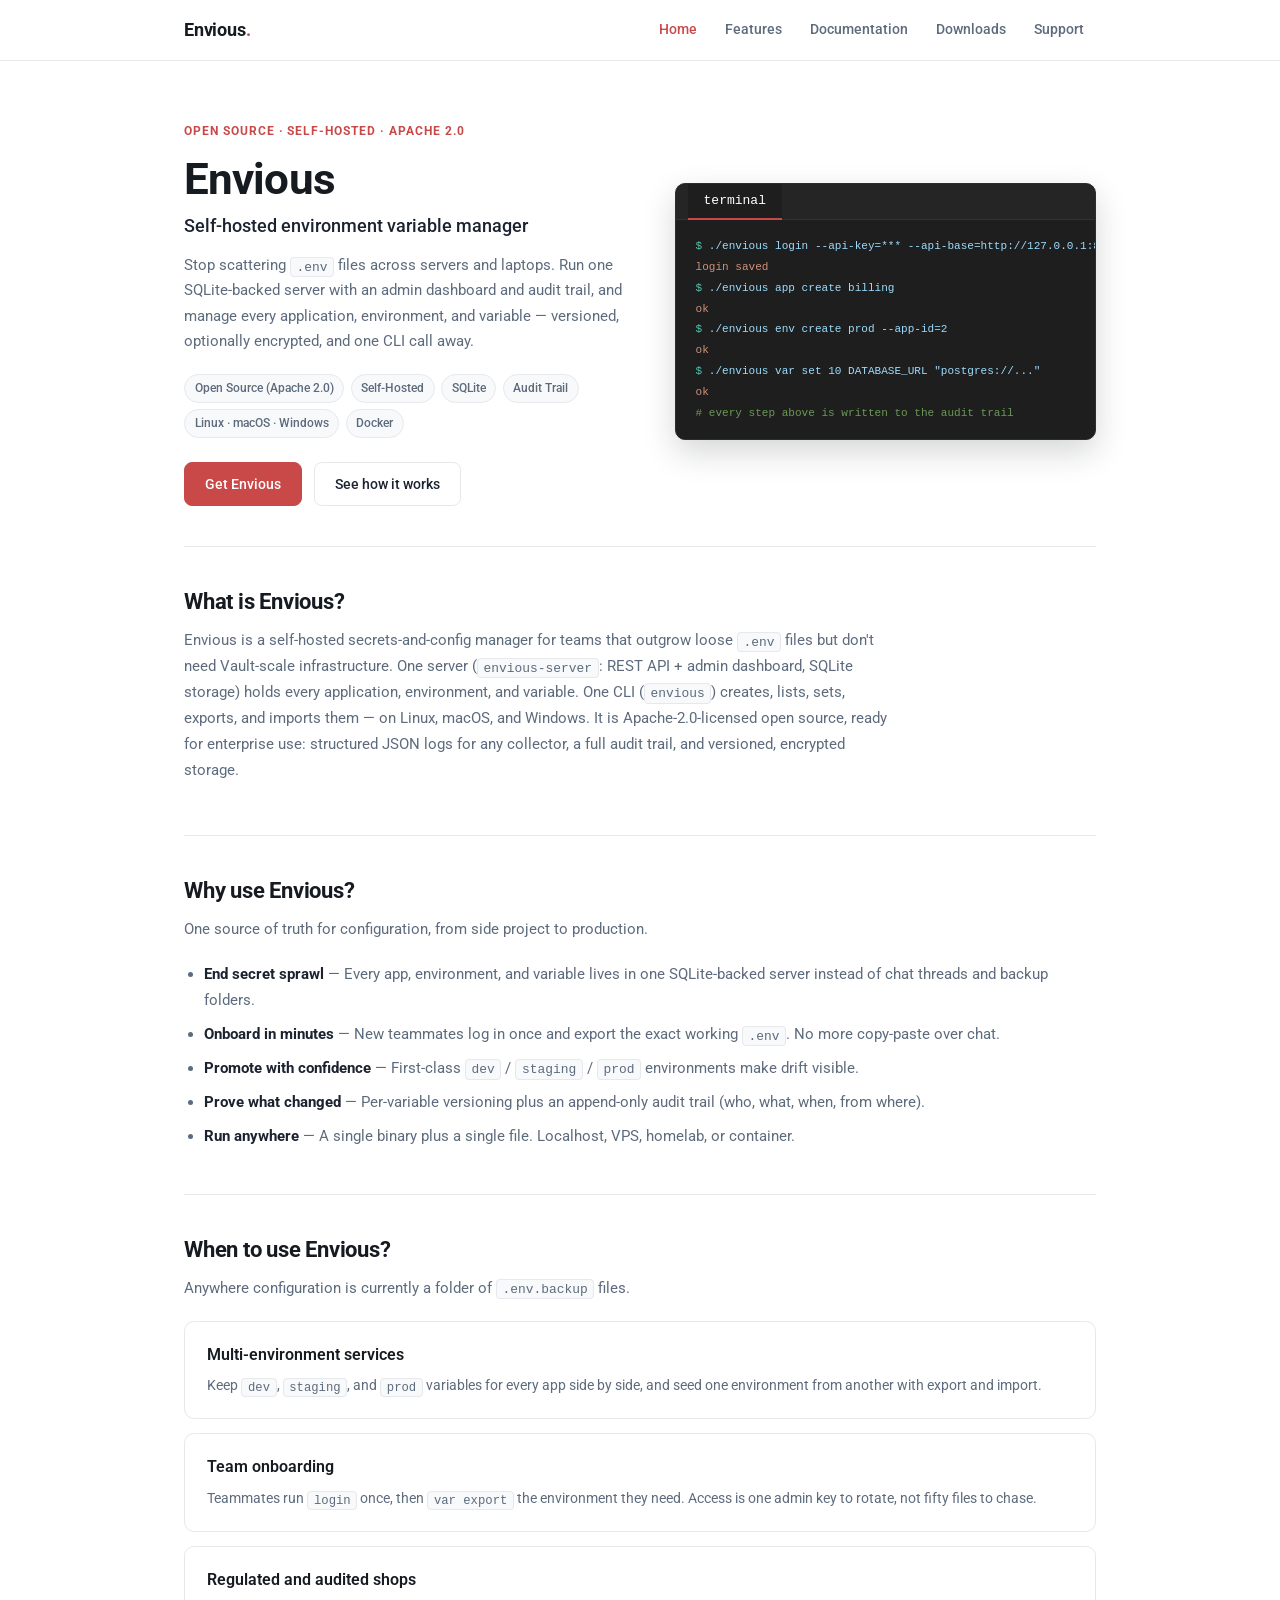
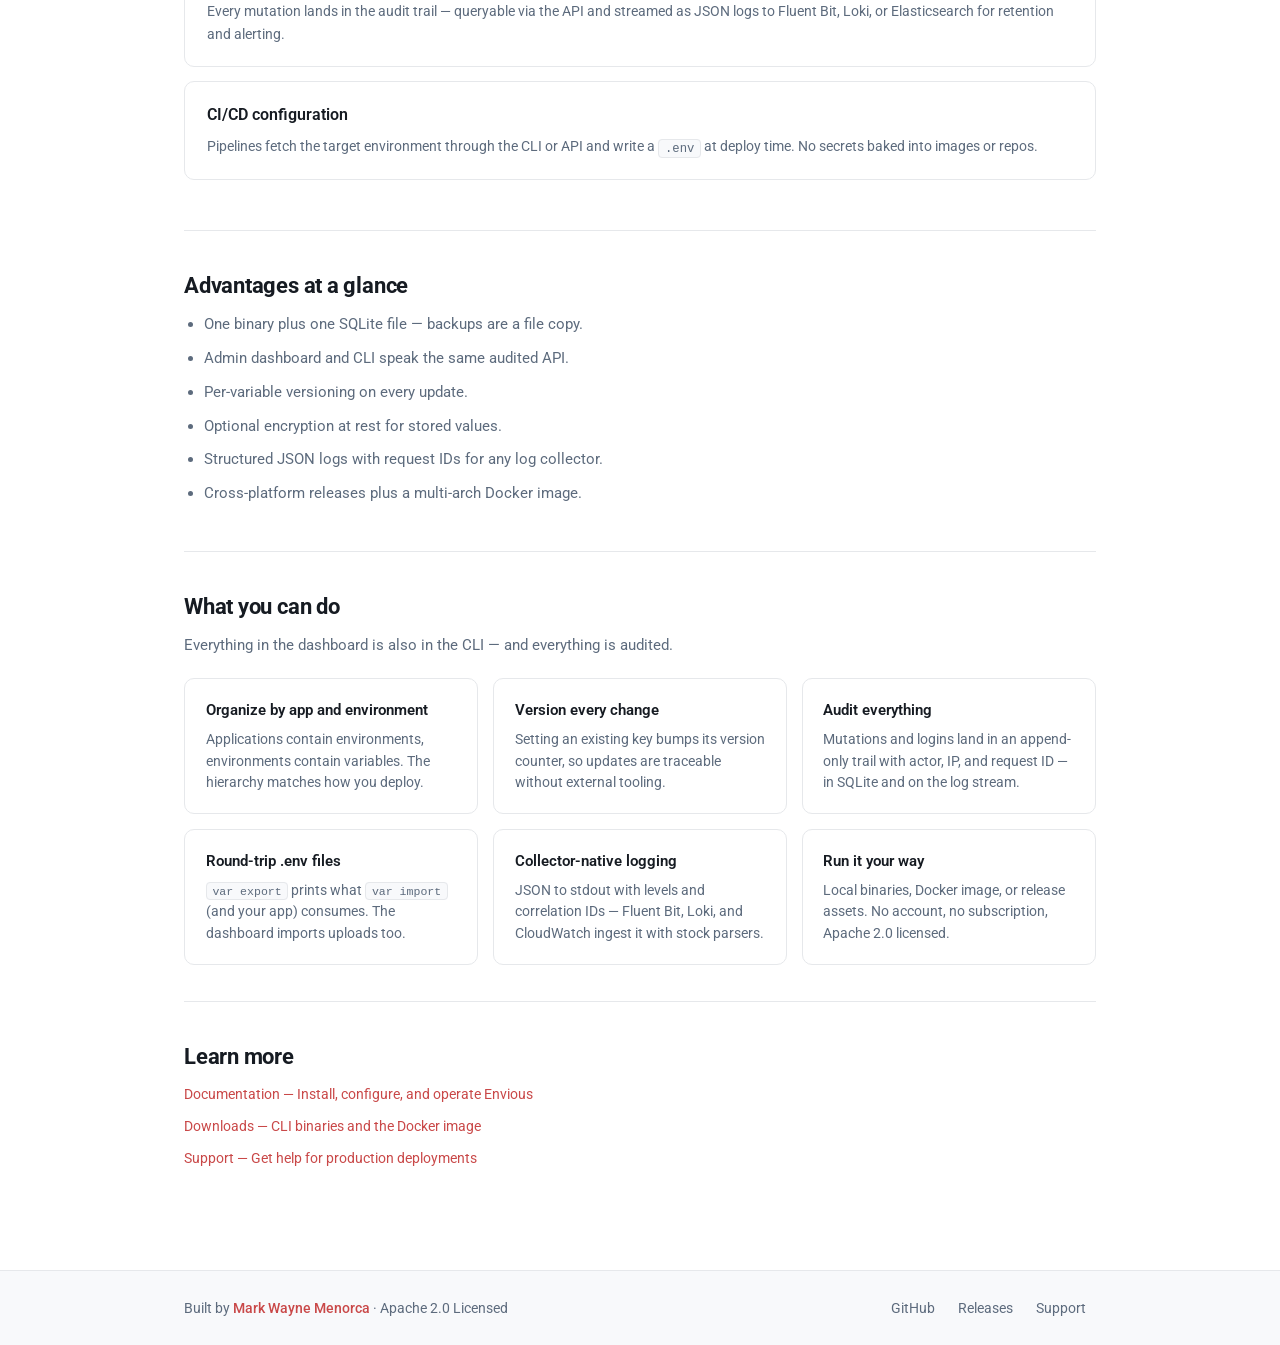
==== docs/index.html @ 9991ced7 "docs(site): add official website in docs folder Add enterprise site with home, documentation, downlo" ====
<!doctype html>
<html lang="en">

<head>
  <meta charset="UTF-8" />
  <meta name="viewport" content="width=device-width, initial-scale=1.0" />
  <title>Envious — Self-Hosted Environment Variable Manager</title>
  <meta name="description"
    content="Envious is a self-hosted, open-source environment variable manager: one SQLite-backed server with an admin dashboard and audit trail, plus a cross-platform CLI. Apache 2.0 licensed." />
  <meta name="keywords"
    content="Envious, environment variables, secrets manager, self-hosted, SQLite, Go, CLI, audit trail, Fluent Bit" />
  <meta name="author" content="Mark Wayne Menorca" />
  <meta name="robots" content="index,follow,max-snippet:-1,max-image-preview:large" />
  <link rel="canonical" href="https://marcuwynu23.github.io/envious/" />
  <meta property="og:type" content="website" />
  <meta property="og:title" content="Envious — Self-Hosted Environment Variable Manager" />
  <meta property="og:description"
    content="One server, every app, environment, and variable — with versioning, encryption at rest, audit trail, and a CLI for Linux, macOS, and Windows." />
  <meta property="og:url" content="https://marcuwynu23.github.io/envious/" />
  <meta property="og:site_name" content="Envious" />
  <meta name="twitter:card" content="summary" />
  <meta name="twitter:title" content="Envious — Self-Hosted Environment Variable Manager" />
  <meta name="twitter:description"
    content="Stop scattering .env files. Run one server, manage every secret from a dashboard or CLI." />
  <link rel="preconnect" href="https://fonts.googleapis.com" />
  <link rel="preconnect" href="https://fonts.gstatic.com" crossorigin />
  <link href="https://fonts.googleapis.com/css2?family=Roboto:ital,wght@0,300;0,400;0,500;0,700;1,400&display=swap"
    rel="stylesheet" />
  <link rel="stylesheet" href="styles.css" />
  <script type="application/ld+json">
    {
      "@context": "https://schema.org",
      "@type": "SoftwareApplication",
      "name": "Envious",
      "applicationCategory": "DeveloperApplication",
      "operatingSystem": "Linux, macOS, Windows",
      "url": "https://marcuwynu23.github.io/envious/",
      "downloadUrl": "https://github.com/marcuwynu23/envious/releases",
      "codeRepository": "https://github.com/marcuwynu23/envious",
      "license": "https://github.com/marcuwynu23/envious/blob/main/LICENSE",
      "description": "Self-hosted environment variable manager with admin dashboard, audit trail, and CLI."
    }
  </script>
</head>

<body>
  <header class="header">
    <div class="header-inner">
      <a href="index.html" class="logo">Envious<span>.</span></a>
      <button type="button" class="nav-toggle" id="nav-toggle" aria-label="Open menu" aria-expanded="false"
        aria-controls="nav-drawer">
        <span class="nav-toggle__bar"></span>
        <span class="nav-toggle__bar"></span>
        <span class="nav-toggle__bar"></span>
      </button>
      <nav class="nav">
        <a href="index.html" class="active">Home</a>
        <a href="index.html#features">Features</a>
        <a href="documentation.html">Documentation</a>
        <a href="downloads.html">Downloads</a>
        <a href="support.html">Support</a>
      </nav>
      <div class="nav-backdrop" id="nav-backdrop" aria-hidden="true"></div>
      <div class="nav-drawer" id="nav-drawer" role="dialog" aria-label="Navigation menu" aria-hidden="true">
        <ul class="nav-drawer__links">
          <li><a href="index.html">Home</a></li>
          <li><a href="index.html#features">Features</a></li>
          <li><a href="documentation.html">Documentation</a></li>
          <li><a href="downloads.html">Downloads</a></li>
          <li><a href="support.html">Support</a></li>
        </ul>
      </div>
    </div>
  </header>

  <main class="container-fluid">
    <section class="hero" id="home">
      <div class="hero-inner">
        <div class="hero-content">
          <p class="hero-eyebrow">Open source · Self-hosted · Apache 2.0</p>
          <h1>Envious</h1>
          <p class="tagline">Self-hosted environment variable manager</p>
          <p class="hero-desc">
            Stop scattering <code>.env</code> files across servers and laptops. Run one
            SQLite-backed server with an admin dashboard and audit trail, and manage
            every application, environment, and variable — versioned, optionally
            encrypted, and one CLI call away.
          </p>
          <div class="hero-tags">
            <span>Open Source (Apache 2.0)</span>
            <span>Self-Hosted</span>
            <span>SQLite</span>
            <span>Audit Trail</span>
            <span>Linux · macOS · Windows</span>
            <span>Docker</span>
          </div>
          <div class="hero-cta">
            <a href="downloads.html" class="btn btn-primary">Get Envious</a>
            <a href="documentation.html" class="btn btn-outline">See how it works</a>
          </div>
        </div>
        <div class="hero-script">
          <div class="hero-script-editor">
            <div class="hero-script-tabbar">
              <div class="hero-script-tab"><span>terminal</span></div>
            </div>
            <pre><code><span class="term-prompt">$</span> <span class="term-cmd">./envious login --api-key=*** --api-base=http://127.0.0.1:8080</span>
<span class="term-out">login saved</span>
<span class="term-prompt">$</span> <span class="term-cmd">./envious app create billing</span>
<span class="term-out">ok</span>
<span class="term-prompt">$</span> <span class="term-cmd">./envious env create prod --app-id=2</span>
<span class="term-out">ok</span>
<span class="term-prompt">$</span> <span class="term-cmd">./envious var set 10 DATABASE_URL "postgres://..."</span>
<span class="term-out">ok</span>
<span class="term-comment"># every step above is written to the audit trail</span></code></pre>
          </div>
        </div>
      </div>
    </section>

    <section id="what">
      <h2>What is Envious?</h2>
      <p class="intro-text">
        Envious is a self-hosted secrets-and-config manager for teams that outgrow
        loose <code>.env</code> files but don't need Vault-scale infrastructure. One
        server (<code>envious-server</code>: REST API + admin dashboard, SQLite storage)
        holds every application, environment, and variable. One CLI
        (<code>envious</code>) creates, lists, sets, exports, and imports them —
          on Linux, macOS, and Windows. It is Apache-2.0-licensed open source, ready for
        enterprise use: structured JSON logs for any collector, a full audit trail,
        and versioned, encrypted storage.
      </p>
    </section>

    <section id="why">
      <h2>Why use Envious?</h2>
      <p class="section-lead">One source of truth for configuration, from side project to production.</p>
      <ul class="why-list">
        <li><strong>End secret sprawl</strong> — Every app, environment, and variable lives in one SQLite-backed server instead of chat threads and backup folders.</li>
        <li><strong>Onboard in minutes</strong> — New teammates log in once and export the exact working <code>.env</code>. No more copy-paste over chat.</li>
        <li><strong>Promote with confidence</strong> — First-class <code>dev</code> / <code>staging</code> / <code>prod</code> environments make drift visible.</li>
        <li><strong>Prove what changed</strong> — Per-variable versioning plus an append-only audit trail (who, what, when, from where).</li>
        <li><strong>Run anywhere</strong> — A single binary plus a single file. Localhost, VPS, homelab, or container.</li>
      </ul>
    </section>

    <section id="when">
      <h2>When to use Envious?</h2>
      <p class="section-lead">Anywhere configuration is currently a folder of <code>.env.backup</code> files.</p>
      <div class="use-case-card">
        <h3>Multi-environment services</h3>
        <p>Keep <code>dev</code>, <code>staging</code>, and <code>prod</code> variables for every app side by side, and seed one environment from another with export and import.</p>
      </div>
      <div class="use-case-card">
        <h3>Team onboarding</h3>
        <p>Teammates run <code>login</code> once, then <code>var export</code> the environment they need. Access is one admin key to rotate, not fifty files to chase.</p>
      </div>
      <div class="use-case-card">
        <h3>Regulated and audited shops</h3>
        <p>Every mutation lands in the audit trail — queryable via the API and streamed as JSON logs to Fluent Bit, Loki, or Elasticsearch for retention and alerting.</p>
      </div>
      <div class="use-case-card">
        <h3>CI/CD configuration</h3>
        <p>Pipelines fetch the target environment through the CLI or API and write a <code>.env</code> at deploy time. No secrets baked into images or repos.</p>
      </div>
    </section>

    <section id="advantages">
      <h2>Advantages at a glance</h2>
      <ul class="advantages-list">
        <li>One binary plus one SQLite file — backups are a file copy.</li>
        <li>Admin dashboard and CLI speak the same audited API.</li>
        <li>Per-variable versioning on every update.</li>
        <li>Optional encryption at rest for stored values.</li>
        <li>Structured JSON logs with request IDs for any log collector.</li>
        <li>Cross-platform releases plus a multi-arch Docker image.</li>
      </ul>
    </section>

    <section id="features">
      <h2>What you can do</h2>
      <p class="section-lead">Everything in the dashboard is also in the CLI — and everything is audited.</p>
      <div class="features-grid">
        <div class="feature-card">
          <div>
            <h3>Organize by app and environment</h3>
            <p>Applications contain environments, environments contain variables. The hierarchy matches how you deploy.</p>
          </div>
        </div>
        <div class="feature-card">
          <div>
            <h3>Version every change</h3>
            <p>Setting an existing key bumps its version counter, so updates are traceable without external tooling.</p>
          </div>
        </div>
        <div class="feature-card">
          <div>
            <h3>Audit everything</h3>
            <p>Mutations and logins land in an append-only trail with actor, IP, and request ID — in SQLite and on the log stream.</p>
          </div>
        </div>
        <div class="feature-card">
          <div>
            <h3>Round-trip .env files</h3>
            <p><code>var export</code> prints what <code>var import</code> (and your app) consumes. The dashboard imports uploads too.</p>
          </div>
        </div>
        <div class="feature-card">
          <div>
            <h3>Collector-native logging</h3>
            <p>JSON to stdout with levels and correlation IDs — Fluent Bit, Loki, and CloudWatch ingest it with stock parsers.</p>
          </div>
        </div>
        <div class="feature-card">
          <div>
            <h3>Run it your way</h3>
            <p>Local binaries, Docker image, or release assets. No account, no subscription, Apache 2.0 licensed.</p>
          </div>
        </div>
      </div>
    </section>

    <section id="documentations">
      <h2>Learn more</h2>
      <div class="doc-links">
        <a href="documentation.html">Documentation — Install, configure, and operate Envious</a>
        <a href="downloads.html">Downloads — CLI binaries and the Docker image</a>
        <a href="support.html">Support — Get help for production deployments</a>
      </div>
    </section>
  </main>

  <footer class="footer">
    <div class="footer-inner">
      <p class="footer-credit">Built by <a href="https://github.com/marcuwynu23">Mark Wayne Menorca</a> · Apache 2.0 Licensed</p>
      <div class="footer-links">
        <a href="https://github.com/marcuwynu23/envious">GitHub</a>
        <a href="https://github.com/marcuwynu23/envious/releases">Releases</a>
        <a href="support.html">Support</a>
      </div>
    </div>
  </footer>

  <script src="nav.js"></script>
</body>

</html>
---- docs/styles.css ----
/* Envious docs site — clean professional light theme.
   Sticky white header, contained content column, compact hero,
   static footer. Brand accent is Envious red, used sparingly. */
:root {
  --bg: #ffffff;
  --bg-soft: #f8f9fb;
  --surface: #fff;
  --border: #e6e8eb;
  --text: #1c2330;
  --text-muted: #5d6b7d;
  --accent: #c94848;
  --accent-hover: #a33333;
  --ink: #161b22;
  --content-width: 960px;
}

* { box-sizing: border-box; }
html { scroll-behavior: smooth; }

body {
  margin: 0;
  min-height: 100vh;
  font-family: "Roboto", system-ui, -apple-system, "Segoe UI", sans-serif;
  background: var(--bg);
  color: var(--text);
  line-height: 1.65;
  font-size: 16px;
  display: flex;
  flex-direction: column;
}

main.container-fluid, .container-fluid {
  width: 100%;
  max-width: var(--content-width);
  margin: 0 auto;
  padding: 0 1.5rem 3rem;
  flex: 1;
}

/* ----- Sticky Header ----- */
.header {
  position: sticky; top: 0; z-index: 100;
  background: rgba(255, 255, 255, 0.97);
  border-bottom: 1px solid var(--border);
}
.header-inner {
  max-width: var(--content-width);
  margin: 0 auto;
  padding: 0 1.5rem;
  height: 60px;
  display: flex;
  align-items: center;
  justify-content: space-between;
}
.logo { font-weight: 700; font-size: 1.15rem; color: var(--ink); text-decoration: none; letter-spacing: -0.01em; }
.logo span { color: var(--accent); }
.nav { display: flex; gap: 0.25rem; }
.nav a {
  color: var(--text-muted); text-decoration: none; font-size: 0.9rem; font-weight: 500;
  padding: 0.45rem 0.75rem; border-radius: 6px;
}
.nav a:hover { color: var(--text); background: var(--bg-soft); }
.nav a.active { color: var(--accent); }

/* ----- Hero (compact, light) ----- */
.hero { padding: 3.5rem 0 2.5rem; }
.hero-inner {
  display: grid; grid-template-columns: 1fr; gap: 2rem; align-items: center;
}
@media (min-width: 768px) { .hero-inner { grid-template-columns: 1.05fr 1fr; gap: 3rem; } }
.hero-content, .hero-script { min-width: 0; }

.hero-eyebrow {
  display: inline-block; font-size: 0.75rem; font-weight: 700;
  letter-spacing: 0.08em; text-transform: uppercase;
  color: var(--accent); margin: 0 0 0.75rem;
}
.hero h1 {
  font-size: clamp(2rem, 4.5vw, 2.75rem); font-weight: 700;
  margin: 0 0 0.5rem; letter-spacing: -0.02em; color: var(--ink); line-height: 1.15;
}
.hero .tagline { font-size: 1.1rem; color: var(--text); margin: 0 0 0.75rem; font-weight: 500; }
.hero .hero-desc { font-size: 0.95rem; color: var(--text-muted); line-height: 1.65; margin: 0 0 1.25rem; max-width: 34rem; }
.hero-tags { display: flex; flex-wrap: wrap; gap: 0.4rem; margin-bottom: 1.5rem; }
.hero .hero-tags span {
  font-size: 0.72rem; font-weight: 500; color: var(--text-muted);
  background: var(--bg-soft); border: 1px solid var(--border);
  padding: 0.25rem 0.6rem; border-radius: 999px;
}
.hero-cta { display: flex; gap: 0.75rem; flex-wrap: wrap; }
.btn { font-size: 0.875rem; font-weight: 500; padding: 0.6rem 1.25rem; border-radius: 8px; text-decoration: none; font-family: inherit; }
.btn-primary { background: var(--accent); color: #fff; border: 1px solid var(--accent); }
.btn-primary:hover { background: var(--accent-hover); border-color: var(--accent-hover); }
.btn-outline { background: transparent; color: var(--text); border: 1px solid var(--border); }
.btn-outline:hover { border-color: var(--text-muted); }

/* Terminal panel */
.hero-script-editor {
  background: #1e1e1e; border: 1px solid #2d2d2d; border-radius: 10px;
  overflow: hidden; box-shadow: 0 12px 32px rgba(22, 27, 34, 0.18);
}
.hero-script-tabbar {
  display: flex; align-items: center; padding: 0 0.5rem 0 0.75rem;
  background: #252526; border-bottom: 1px solid #333; min-height: 2.25rem;
}
.hero-script-tab {
  font-size: 0.8125rem; font-family: Consolas, "Courier New", monospace;
  padding: 0.4rem 1rem; background: #1e1e1e; color: #fff;
  border-bottom: 2px solid var(--accent); margin-bottom: -1px;
}
.hero-script pre {
  margin: 0; padding: 1rem 1.25rem; background: #1e1e1e; overflow-x: auto;
  font-size: 0.8125rem; line-height: 1.6; color: #d4d4d4;
  font-family: Consolas, "Courier New", monospace;
}
.hero-script pre code { background: none; padding: 0; border: none; color: inherit; }
.term-prompt { color: #4ec9b0; }
.term-comment { color: #6a9955; }
.term-cmd { color: #9cdcfe; }
.term-out { color: #ce9178; }

/* ----- Sections ----- */
section { padding: 2.25rem 0; border-top: 1px solid var(--border); }
section:first-of-type { border-top: 0; }
section h2 { font-size: 1.4rem; font-weight: 700; margin: 0 0 0.5rem; color: var(--ink); letter-spacing: -0.01em; }
section h3 { color: var(--ink); font-size: 1.05rem; margin: 1.5rem 0 0.5rem; }
.intro-text, .why-list, .when-list, .advantages-list {
  font-size: 0.95rem; color: var(--text-muted); line-height: 1.7; margin: 0 0 1rem;
}
.intro-text { max-width: 44rem; }
.why-list, .when-list, .advantages-list { padding-left: 1.25rem; margin-bottom: 0.5rem; }
.why-list li, .when-list li, .advantages-list li { margin-bottom: 0.5rem; }
.why-list strong, .when-list strong { color: var(--text); }
.section-lead { font-size: 0.95rem; color: var(--text-muted); margin: 0 0 1.25rem; max-width: 44rem; }
.section-lead a, .intro-text a { color: var(--accent); }

.use-case-card, .doc-card {
  background: var(--surface); border: 1px solid var(--border);
  border-radius: 10px; padding: 1.25rem 1.4rem; margin-bottom: 0.9rem;
}
.use-case-card h3, .doc-card h3 { font-size: 1rem; font-weight: 600; margin: 0 0 0.4rem; }
.use-case-card p, .doc-card p { margin: 0; font-size: 0.9rem; color: var(--text-muted); line-height: 1.6; }

.features-grid { display: grid; grid-template-columns: repeat(auto-fill, minmax(280px, 1fr)); gap: 0.9rem; }
.feature-card {
  background: var(--surface); border: 1px solid var(--border); border-radius: 10px;
  padding: 1.2rem 1.3rem;
}
.feature-card h3 { font-size: 0.95rem; font-weight: 600; margin: 0 0 0.35rem; }
.feature-card p { margin: 0; font-size: 0.85rem; color: var(--text-muted); line-height: 1.6; }

.doc-links, .download-links { display: flex; flex-direction: column; gap: 0.5rem; }
.doc-links a, .download-links a { color: var(--accent); text-decoration: none; font-size: 0.9rem; }
.doc-links a:hover, .download-links a:hover { text-decoration: underline; }

/* Tables */
.table-wrap { overflow-x: auto; margin: 0 0 1.5rem; border: 1px solid var(--border); border-radius: 10px; background: var(--surface); }
table.spec { width: 100%; border-collapse: collapse; font-size: 0.875rem; }
table.spec th, table.spec td { text-align: left; padding: 0.65rem 1rem; border-bottom: 1px solid var(--border); }
table.spec tr:last-child th, table.spec tr:last-child td { border-bottom: 0; }
table.spec th { background: var(--bg-soft); font-weight: 600; white-space: nowrap; color: var(--ink); }
table.spec td { color: var(--text-muted); }
table.spec td:first-child { color: var(--text); }
table.spec a { color: var(--accent); }

/* Code blocks */
pre.block {
  background: #1e1e1e; color: #d4d4d4; border-radius: 10px;
  padding: 1rem 1.25rem; overflow-x: auto; font-size: 0.8125rem; line-height: 1.6;
  font-family: Consolas, "Courier New", monospace; margin: 0 0 1.5rem;
}
code {
  font-family: Consolas, "Courier New", monospace; font-size: 0.85em;
  background: var(--bg-soft); padding: 0.1rem 0.35rem; border-radius: 4px; border: 1px solid var(--border);
}
pre.block code { background: none; padding: 0; border: none; color: inherit; }
.hero-desc code, .section-lead code { background: var(--bg-soft); }

/* Support contact card */
.contact-card {
  background: var(--ink); color: #e8e8e8; border-radius: 12px;
  padding: 1.75rem; margin-bottom: 1rem;
}
.contact-card h3 { color: #fff; margin: 0 0 0.5rem; font-size: 1.05rem; }
.contact-card p { margin: 0 0 1.1rem; font-size: 0.9rem; color: #a3a3a3; max-width: 36rem; }
.contact-card a.mail {
  display: inline-block; background: var(--accent); color: #fff;
  padding: 0.6rem 1.25rem; border-radius: 8px; text-decoration: none; font-size: 0.875rem; font-weight: 500;
}
.contact-card a.mail:hover { background: var(--accent-hover); }

/* ----- Static Footer ----- */
.footer {
  border-top: 1px solid var(--border);
  background: var(--bg-soft);
  padding: 1.25rem 0;
  margin-top: 1rem;
}
.footer-inner {
  max-width: var(--content-width); margin: 0 auto; padding: 0 1.5rem;
  display: flex; align-items: center; justify-content: space-between; flex-wrap: wrap; gap: 0.75rem;
}
.footer-credit { margin: 0; font-size: 0.85rem; color: var(--text-muted); }
.footer-credit a { color: var(--accent); text-decoration: none; font-weight: 500; }
.footer-credit a:hover { text-decoration: underline; }
.footer-links { display: flex; align-items: center; gap: 0.25rem; }
.footer-links a { font-size: 0.85rem; color: var(--text-muted); text-decoration: none; padding: 0.35rem 0.6rem; border-radius: 6px; }
.footer-links a:hover { color: var(--accent); background: rgba(201, 72, 72, 0.08); }

/* ----- Mobile nav ----- */
.nav-toggle {
  display: none; flex-direction: column; justify-content: center; gap: 5px;
  width: 44px; height: 44px; padding: 0; border: none; background: transparent;
  color: var(--ink); cursor: pointer; border-radius: 8px; -webkit-tap-highlight-color: transparent;
}
.nav-toggle:hover { background: var(--bg-soft); }
.nav-toggle__bar { display: block; width: 22px; height: 2.5px; background: currentColor; border-radius: 2px; transition: transform .25s, opacity .25s; }
body.nav-open .nav-toggle__bar:nth-child(1) { transform: translateY(7.5px) rotate(45deg); }
body.nav-open .nav-toggle__bar:nth-child(2) { opacity: 0; }
body.nav-open .nav-toggle__bar:nth-child(3) { transform: translateY(-7.5px) rotate(-45deg); }
.nav-backdrop, .nav-drawer { display: none; }

@media (max-width: 768px) {
  .header-inner { position: relative; }
  .nav-toggle { display: flex; order: 2; margin-left: auto; }
  .header .nav { display: none; }
  .nav-backdrop {
    display: block; position: fixed; inset: 0; background: rgba(0,0,0,.45); z-index: 1001;
    opacity: 0; visibility: hidden; transition: opacity .25s, visibility .25s;
  }
  body.nav-open .nav-backdrop { opacity: 1; visibility: visible; }
  .nav-drawer {
    display: block; position: fixed; top: 0; left: 0; width: min(280px, 85vw); height: 100%;
    background: var(--surface); box-shadow: 4px 0 24px rgba(0,0,0,.15); z-index: 1002;
    overflow-y: auto; transform: translateX(-100%); transition: transform .25s ease-out;
  }
  body.nav-open .nav-drawer { transform: translateX(0); }
  .nav-drawer__links { list-style: none; margin: 0; padding: 1rem 0; }
  .nav-drawer__links a {
    display: flex; align-items: center; padding: 1rem 1.5rem;
    color: var(--text); text-decoration: none; font-weight: 500; font-size: 1rem;
  }
  .nav-drawer__links a:hover { background: var(--bg-soft); color: var(--accent); }
  body.nav-open { overflow: hidden; }
  .hero { padding: 2.25rem 0 1.75rem; }
  .hero-inner { grid-template-columns: 1fr; gap: 1.5rem; }
  .hero h1 { font-size: 1.75rem; }
  main.container-fluid, .container-fluid { padding: 0 1rem 2rem; }
  .header-inner, .footer-inner { padding: 0 1rem; }
  section { padding: 1.75rem 0; }
  .features-grid { grid-template-columns: 1fr; }
  .footer-inner { flex-direction: column; align-items: center; text-align: center; gap: 0.5rem; }
  .footer-links { justify-content: center; }
}
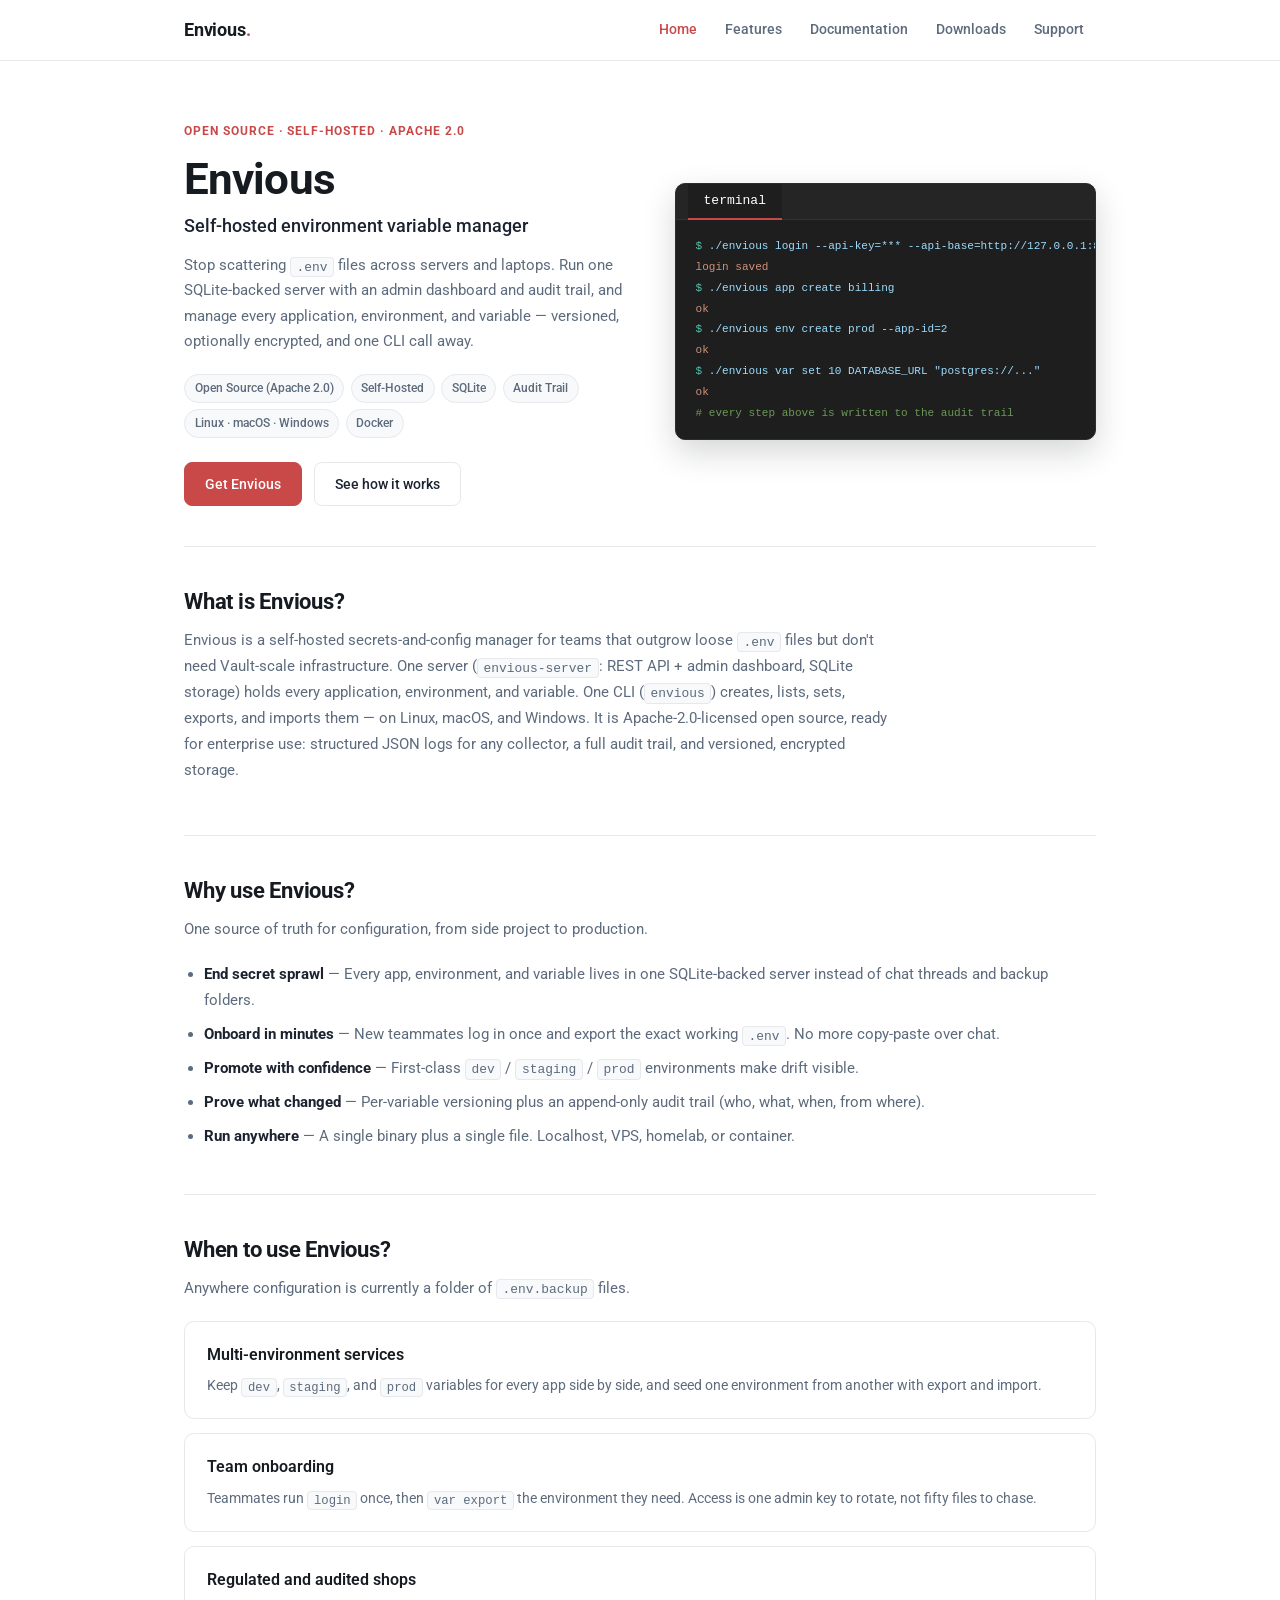
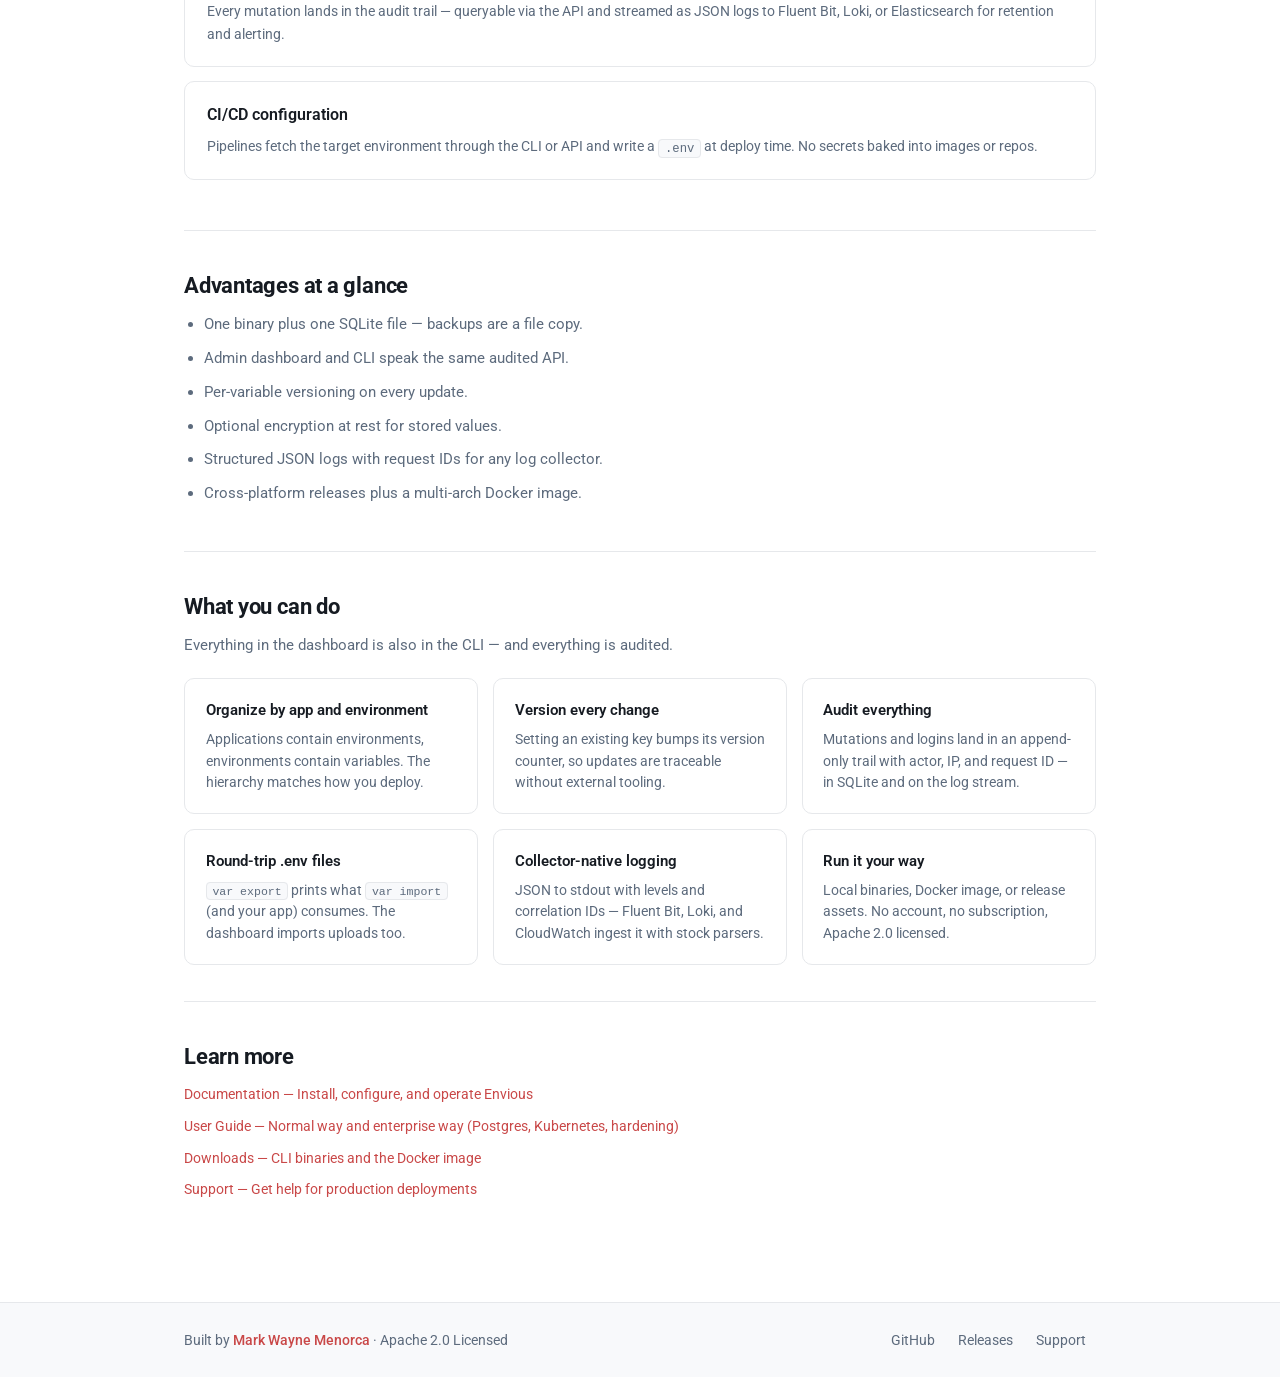
==== commit e655ebf5: "docs(site): note postgres backend and link user guide Config table gains database and throttle rows," ====
--- a/docs/index.html
+++ b/docs/index.html
@@ -224,6 +224,7 @@
       <h2>Learn more</h2>
       <div class="doc-links">
         <a href="documentation.html">Documentation — Install, configure, and operate Envious</a>
+        <a href="https://github.com/marcuwynu23/envious/blob/main/USER_GUIDE.md">User Guide — Normal way and enterprise way (Postgres, Kubernetes, hardening)</a>
         <a href="downloads.html">Downloads — CLI binaries and the Docker image</a>
         <a href="support.html">Support — Get help for production deployments</a>
       </div>
